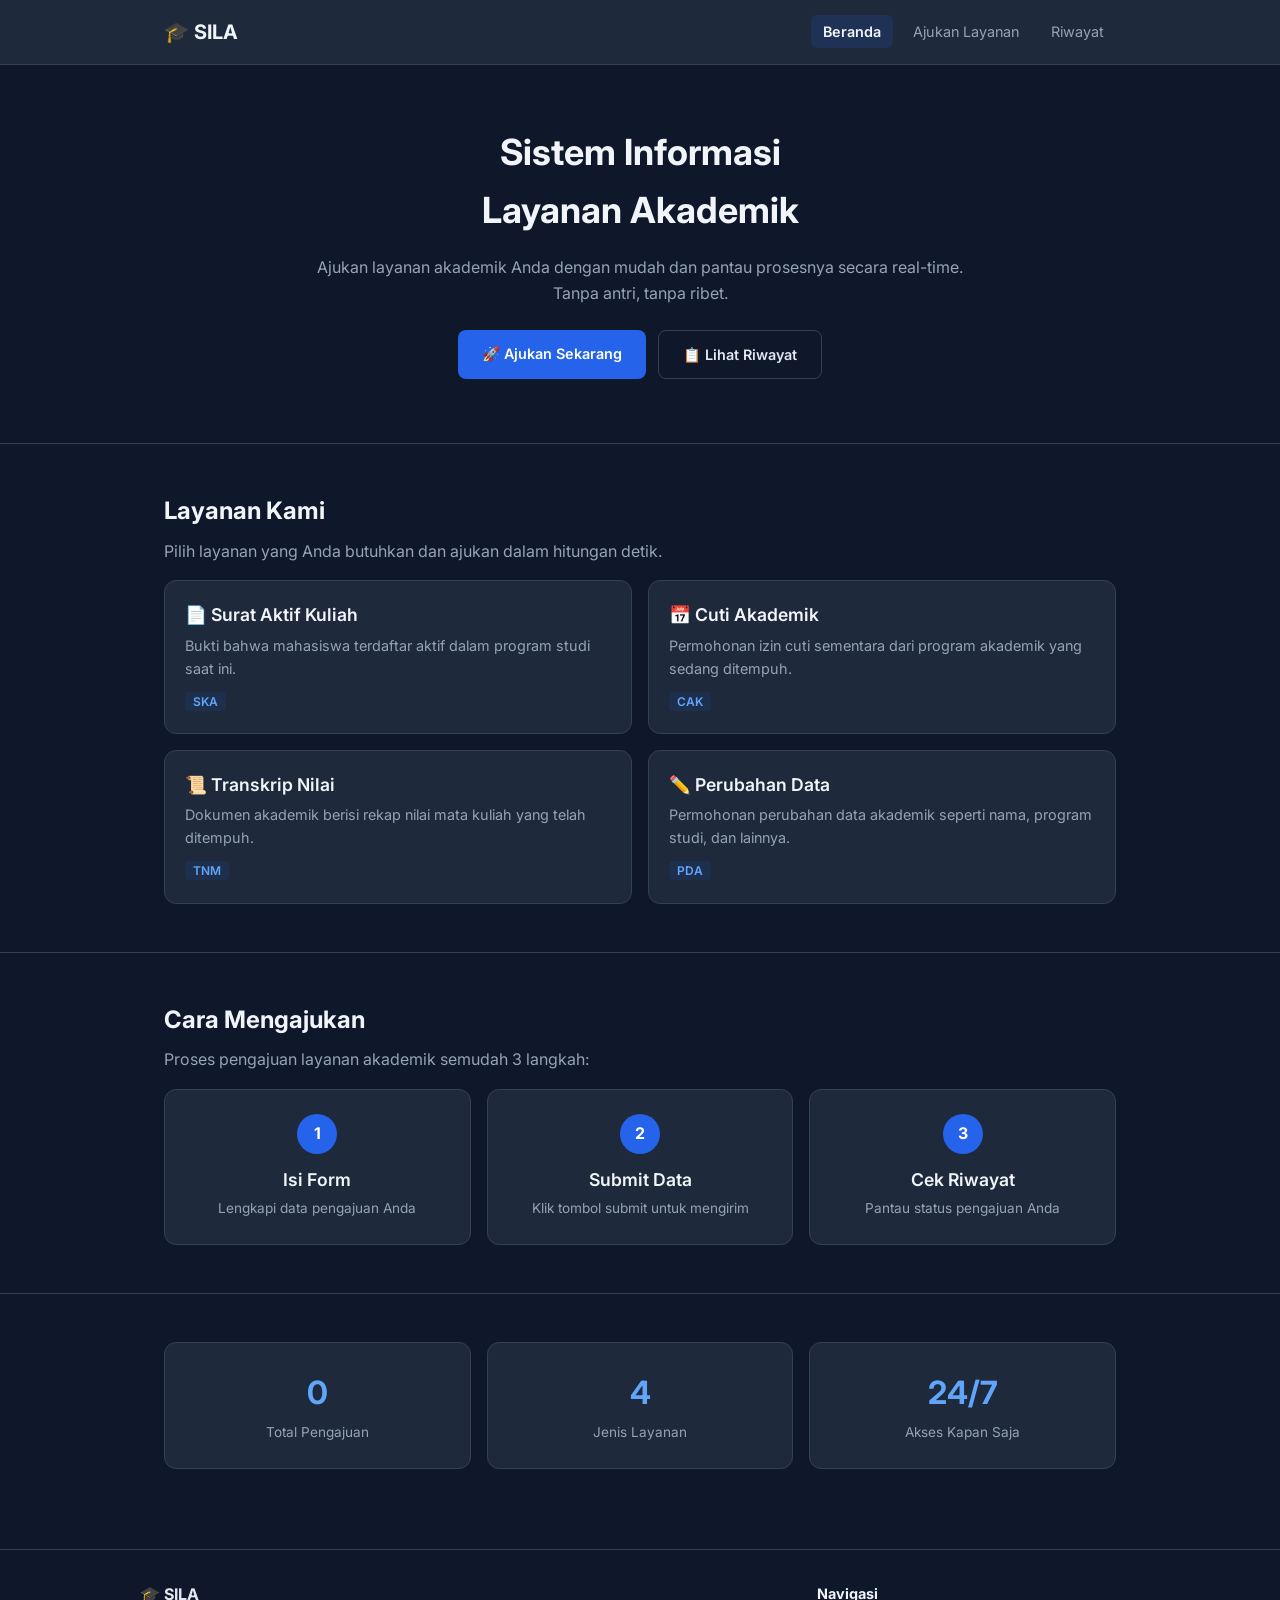
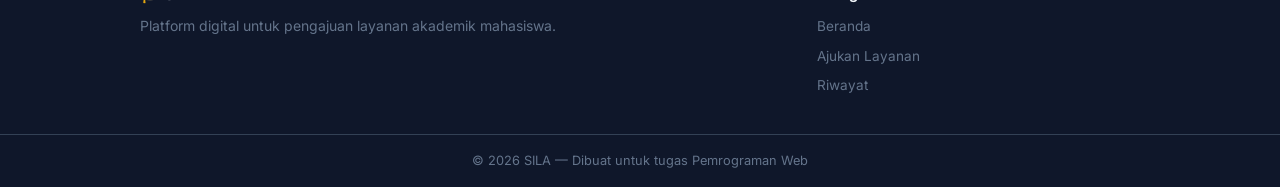
==== index.html @ 62a995f2 "DAY SEKIAN KODING,M07" ====
<!DOCTYPE html>
<html lang="id">

<head>
    <meta charset="UTF-8">
    <meta name="viewport" content="width=device-width, initial-scale=1.0">
    <title>SILA — Sistem Informasi Layanan Akademik</title>
    <link rel="preconnect" href="https://fonts.googleapis.com">
    <link rel="preconnect" href="https://fonts.gstatic.com" crossorigin>
    <link href="https://fonts.googleapis.com/css2?family=Inter:wght@400;600;700&display=swap" rel="stylesheet">
    <link rel="stylesheet" href="css/style.css">
</head>

<body>

    <header class="navbar">
        <div class="container navbar-inner">
            <a href="index.html" class="logo">🎓 SILA</a>
            
            <input type="checkbox" id="navToggle" class="nav-toggle">
            <label for="navToggle" class="hamburger">
                <span></span>
                <span></span>
                <span></span>
            </label>

            <nav>
                <ul class="nav-menu">
                    <li><a href="index.html" class="active">Beranda</a></li>
                    <li><a href="layanan.html">Ajukan Layanan</a></li>
                    <li><a href="riwayat.html">Riwayat</a></li>
                </ul>
            </nav>
        </div>
    </header>

    <main>

        <section class="hero">
            <div class="container">
                <h1>Sistem Informasi<br>Layanan Akademik</h1>
                <p>Ajukan layanan akademik Anda dengan mudah dan pantau prosesnya secara real-time.<br>Tanpa antri,
                    tanpa ribet.</p>
                <div class="hero-buttons">
                    <a href="layanan.html" class="btn btn-primary">🚀 Ajukan Sekarang</a>
                    <a href="riwayat.html" class="btn btn-outline">📋 Lihat Riwayat</a>
                </div>
            </div>
        </section>

        <section class="section">
            <div class="container">
                <h2>Layanan Kami</h2>
                <p class="section-desc">Pilih layanan yang Anda butuhkan dan ajukan dalam hitungan detik.</p>
                <div class="cards-grid">
                    <article class="card">
                        <h3>📄 Surat Aktif Kuliah</h3>
                        <p>Bukti bahwa mahasiswa terdaftar aktif dalam program studi saat ini.</p>
                        <a href="layanan.html#ska" class="card-code">SKA</a> 
                    </article>
                    <article class="card">
                        <h3>📅 Cuti Akademik</h3>
                        <p>Permohonan izin cuti sementara dari program akademik yang sedang ditempuh.</p>
                        <a href="layanan.html#cak" class="card-code">CAK</a>
                    </article>
                    <article class="card">
                        <h3>📜 Transkrip Nilai</h3>
                        <p>Dokumen akademik berisi rekap nilai mata kuliah yang telah ditempuh.</p>
                        <a href="layanan.html#tnm" class="card-code">TNM</a>
                    </article>
                    <article class="card">
                        <h3>✏️ Perubahan Data</h3>
                        <p>Permohonan perubahan data akademik seperti nama, program studi, dan lainnya.</p>
                        <a href="layanan.html#pda" class="card-code">PDA</a>
                    </article>
                </div>
            </div>
        </section>

        <section class="section">
            <div class="container">
                <h2>Cara Mengajukan</h2>
                <p class="section-desc">Proses pengajuan layanan akademik semudah 3 langkah:</p>
                <div class="steps-grid">
                    <div class="step">
                        <div class="step-number">1</div>
                        <h3>Isi Form</h3>
                        <p>Lengkapi data pengajuan Anda</p>
                    </div>
                    <div class="step">
                        <div class="step-number">2</div>
                        <h3>Submit Data</h3>
                        <p>Klik tombol submit untuk mengirim</p>
                    </div>
                    <div class="step">
                        <div class="step-number">3</div>
                        <h3>Cek Riwayat</h3>
                        <p>Pantau status pengajuan Anda</p>
                    </div>
                </div>
            </div>
        </section>

        <section class="section">
            <div class="container">
                <div class="stats-grid">
                    <div class="stat">
                        <div class="stat-number">0</div>
                        <div class="stat-label">Total Pengajuan</div>
                    </div>
                    <div class="stat">
                        <div class="stat-number">4</div>
                        <div class="stat-label">Jenis Layanan</div>
                    </div>
                    <div class="stat">
                        <div class="stat-number">24/7</div>
                        <div class="stat-label">Akses Kapan Saja</div>
                    </div>
                </div>
            </div>
        </section>

    </main>

    <footer class="footer">
        <div class="container footer-inner">
            <div>
                <strong>🎓 SILA</strong>
                <p>Platform digital untuk pengajuan layanan akademik mahasiswa.</p>
            </div>
            <div class="footer-nav">
                <h4>Navigasi</h4>
                <ul>
                    <li><a href="index.html">Beranda</a></li>
                    <li><a href="layanan.html">Ajukan Layanan</a></li>
                    <li><a href="riwayat.html">Riwayat</a></li>
                </ul>
            </div>
        </div>
        <div class="footer-bottom">
            <div class="container">
                <p>&copy; 2026 SILA — Dibuat untuk tugas Pemrograman Web</p>
            </div>
        </div>
    </footer>

</body>

</html>
---- css/style.css ----
* {
    margin: 0;
    padding: 0;
    box-sizing: border-box;
}

body {
    background-color: #0f172a;
    color: #e2e8f0;
    font-family: 'Inter', sans-serif;
    font-size: 16px;
    line-height: 1.6;
    padding-top: 60px; 
}

h1, h2, h3 { 
    color: #f1f5f9; }

h1 { 
    font-size: 2rem; 
    font-weight: 700; }
    
h2 { 
    font-size: 1.5rem; 
    font-weight: 700; 
    margin-bottom: 8px; }

h3 { 
    font-size: 1.1rem; 
    font-weight: 600; 
    margin-bottom: 4px; }

a { 
    color: #60a5fa; 
    text-decoration: none; }

a:hover { 
    color: #93c5fd; }

hr { 
    border: none; 
    border-top: 1px solid #334155; }

.section-desc { 
    color: #94a3b8; 
    margin-bottom: 16px; }


@keyframes fadeIn {
    from { 
        opacity: 0; 
        transform: translateY(20px); }
    to { 
        opacity: 1; 
        transform: translateY(0); }
}

.hero {
    padding: 64px 0;
    text-align: center;
    animation: fadeIn 0.6s ease;
}


.container {
    max-width: 1000px;
    margin: 0 auto;
    padding: 0 24px;
}


.navbar {
    background-color: #1e293b;
    border-bottom: 1px solid #334155;
    padding: 16px 0;
    position: fixed; 
    top: 0;
    left: 0;
    width: 100%;
    z-index: 1000;
}

.navbar-inner {
    display: flex;
    justify-content: space-between;
    align-items: center;
}

.logo { font-size: 1.25rem; 
    font-weight: 700; 
    color: #f1f5f9; }


.nav-menu {
    list-style: none;
    display: flex;
    gap: 8px;
}

.nav-menu li a {
    color: #94a3b8;
    font-size: 0.9rem;
    padding: 8px 12px;
    border-radius: 6px;
    transition: background-color 0.3s, color 0.3s;
}

.nav-menu li a:hover {
    color: #f1f5f9;
    background-color: rgba(255, 255, 255, 0.05);
}

.nav-menu li a.active {
    color: #f1f5f9;
    font-weight: 600;
    background-color: rgba(37, 99, 235, 0.15);
}


.nav-toggle { 
    display: none; }

.hamburger {
    display: none;
    flex-direction: column;
    gap: 5px;
    cursor: pointer;
    padding: 4px;
}
.hamburger span {
    display: block;
    width: 24px;
    height: 3px;
    background-color: #f1f5f9;
    border-radius: 2px;
}


.hero h1 { 
    font-size: 2.25rem; 
    margin-bottom: 16px; }

.hero p { 
    color: #94a3b8; 
    margin-bottom: 24px; }

.hero-buttons { 
    display: flex; 
    justify-content: center; 
    gap: 12px; }

.btn {
    display: inline-block;
    padding: 12px 24px;
    border-radius: 8px;
    font-size: 0.9rem;
    font-weight: 600;
    transition: background-color 0.3s, color 0.3s, transform 0.25s; 
}

.btn-primary { 
    background-color: #2563eb; 
    color: #fff; }

.btn-primary:hover { 
    background-color: #1d4ed8; 
    color: #fff; 
    transform: translateY(-2px); }

.btn-outline { 
    border: 1px solid #334155; 
    color: #e2e8f0; }

.btn-outline:hover { 
    background-color: #1e293b; 
    color: #f1f5f9; 
    transform: translateY(-2px); }


.section { 
    padding: 48px 0; 
    border-top: 1px solid #334155; }

.cards-grid { 
    display: grid; 
    grid-template-columns: 1fr 1fr; 
    gap: 16px; 
    margin-top: 16px; }

.card {
    background-color: #1e293b;
    border: 1px solid #334155;
    border-radius: 12px;
    padding: 20px;
    transition: border-color 0.3s, transform 0.25s;
}
.card:hover {
    border-color: #475569;
    transform: translateY(-2px);
}
.card p { 
    color: #94a3b8; 
    font-size: 0.9rem; 
    margin-bottom: 8px; }

.card-code { 
    font-size: 0.75rem; 
    font-weight: 600; 
    color: #60a5fa; 
    background-color: rgba(37, 99, 235, 0.1); 
    padding: 2px 8px; 
    border-radius: 4px; }


.steps-grid { 
    display: flex; 
    gap: 16px; 
    margin-top: 16px; }

.step { 
    flex: 1; 
    text-align: center; 
    background-color: #1e293b; 
    border: 1px solid #334155; 
    border-radius: 12px; 
    padding: 24px 16px; }

.step-number { 
    width: 40px; 
    height: 40px; 
    background-color: #2563eb; 
    color: #fff; 
    border-radius: 50%; 
    display: flex; 
    align-items: center; 
    justify-content: center; 
    font-weight: 700; 
    margin: 0 auto 12px; }

.step p { 
    color: #94a3b8; 
    font-size: 0.85rem; }

.stats-grid { 
    display: flex; 
    gap: 16px; }

.stat { 
    flex: 1; 
    text-align: center; 
    background-color: #1e293b; 
    border: 1px solid #334155; 
    border-radius: 12px; 
    padding: 24px; }

.stat-number { 
    font-size: 2rem; 
    font-weight: 700; 
    color: #60a5fa; }

.stat-label { 
    color: #94a3b8; 
    font-size: 0.85rem; 
    margin-top: 4px; }

/* Footer */
.footer { 
    border-top: 1px solid #334155; 
    margin-top: 32px; }

.footer-inner { 
    display: grid; 
    grid-template-columns: 2fr 1fr; 
    gap: 32px; 
    padding: 32px 0; }

.footer-inner p { 
    color: #64748b; 
    font-size: 0.875rem;
     margin-top: 8px; }

.footer-inner h4 { 
    color: #f1f5f9; 
    margin-bottom: 8px; 
    font-size: 0.9rem; }

.footer-nav ul { 
    list-style: none; }

.footer-nav ul li { 
    margin-bottom: 4px; }

.footer-nav ul li a { 
    color: #64748b;
    font-size: 0.85rem; 
    transition: color 0.3s; }

.footer-nav ul li a:hover { 
    color: #93c5fd; }

.footer-bottom { 
    border-top: 1px solid #334155; 
    padding: 16px 0; 
    text-align: center; }

.footer-bottom p { 
    font-size: 0.8rem; 
    color: #64748b; }


@media (
    max-width: 768px) {
    .navbar-inner { 
        flex-wrap: wrap; }

    .hamburger { 
        display: flex; } 

    nav { 
        width: 100%; order: 3; }
    
    .nav-menu {
        display: none; 
        flex-direction: column;
        gap: 0;
        width: 100%;
        padding: 8px 0;
        border-top: 1px solid #334155;
        margin-top: 12px;
    }
    .nav-menu li a { 
        display: block; 
        padding: 10px 0; 
        border-radius: 0; }
    
  
    .nav-toggle:checked ~ nav .nav-menu { 
        display: flex; 
        gap: 4px; }
    
    .hero h1 { 
        font-size: 1.5rem; }

    .hero-buttons { 
        flex-direction: column; 
        align-items: center; }

    .cards-grid { 
        grid-template-columns: 1fr; } 

    .steps-grid, .stats-grid { 
        flex-direction: column; }

    .footer-inner { 
        grid-template-columns: 1fr; 
        gap: 24px; }
}

@media (
    max-width: 480px) {
    .hero h1 { 
        font-size: 1.25rem; } 

    .btn { 
        width: 100%; 
        text-align: center; } 
}

input[type="text"], select, textarea {
    width: 100%;
    padding: 12px;
    margin: 8px 0;
    display: inline-block;
    border: 1px solid #334155;
    border-radius: 8px;
    background-color: #0f172a;
    color: #f1f5f9;
}


html {
    scroll-behavior: smooth;
}


.service-box {
    background-color: #1e293b;
    border: 1px solid #334155;
    border-radius: 12px;
    padding: 24px;
    margin-bottom: 24px;
    
    
    scroll-margin-top: 100px; 
}


input[type="text"] {
    width: 100%;
    padding: 12px;
    margin: 8px 0;
    display: block;
    border: 1px solid #334155;
    border-radius: 8px;
    background-color: #0f172a;
    color: #f1f5f9;
}
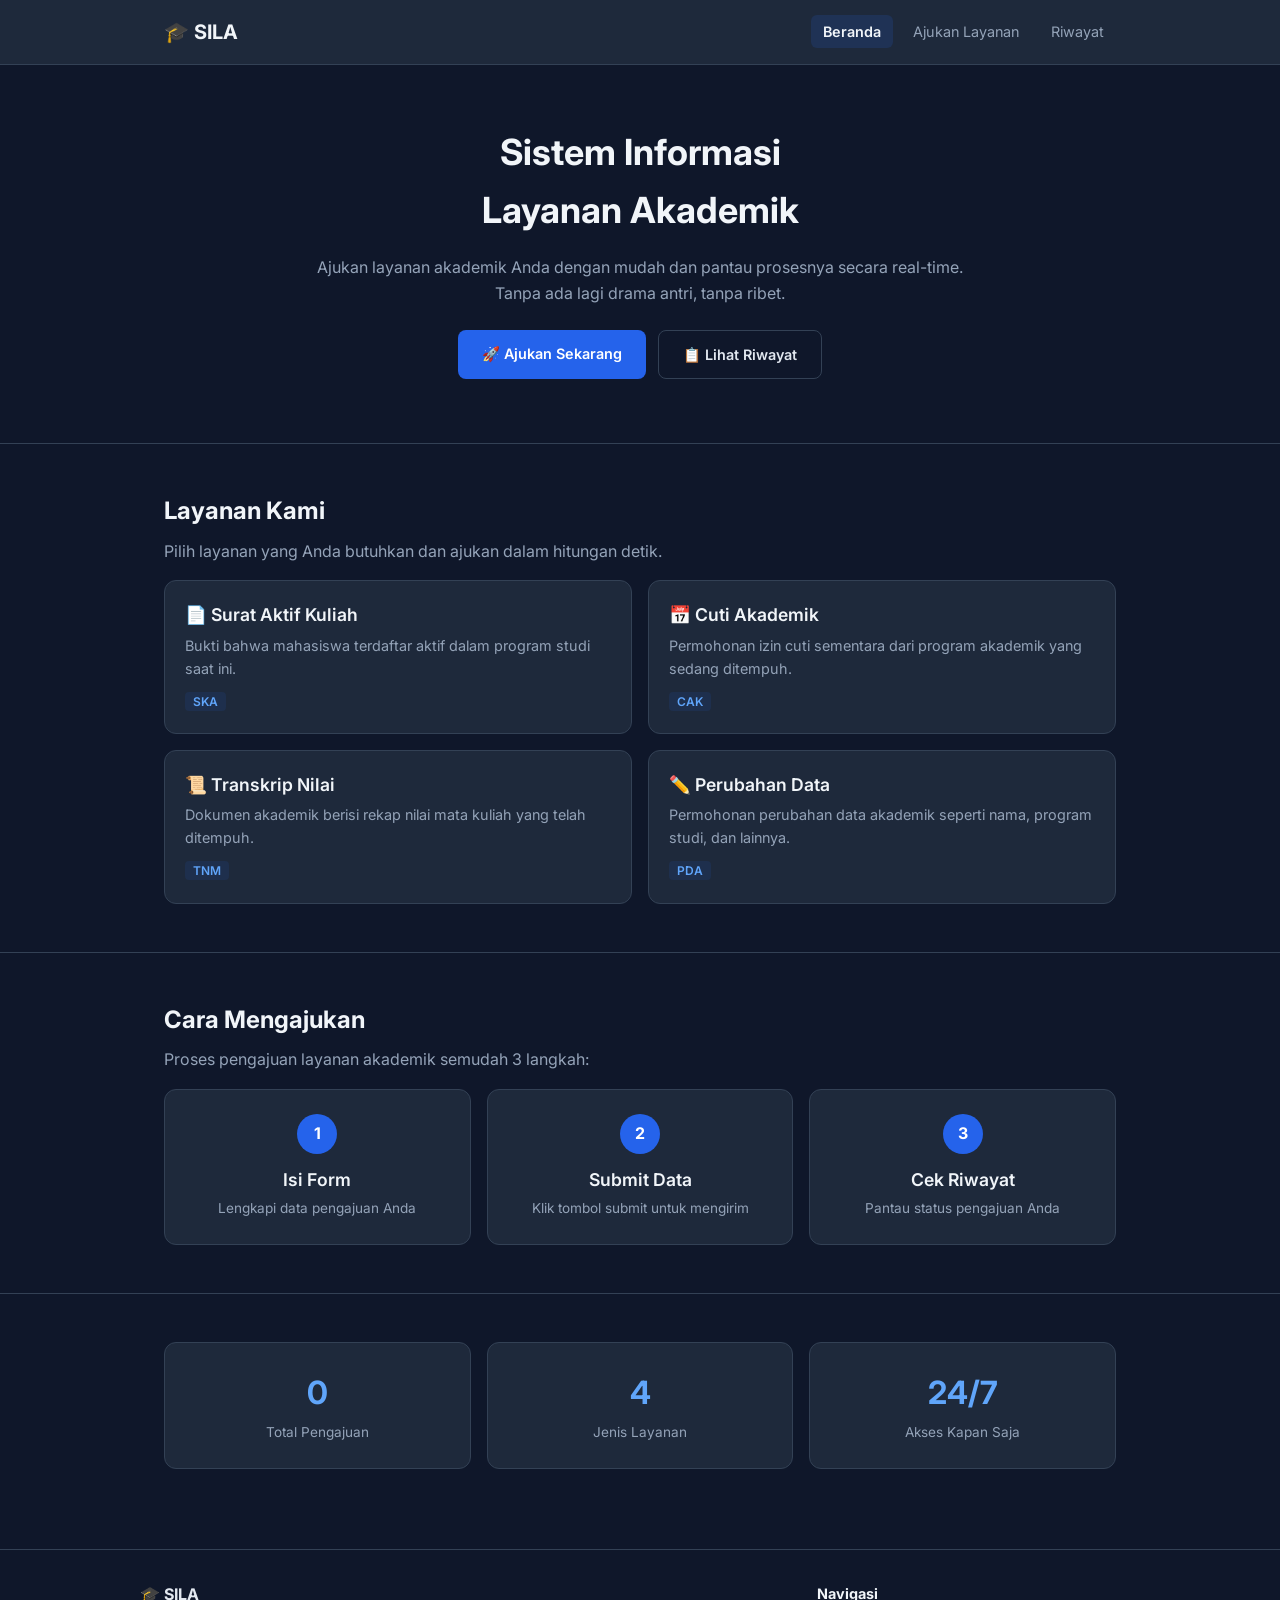
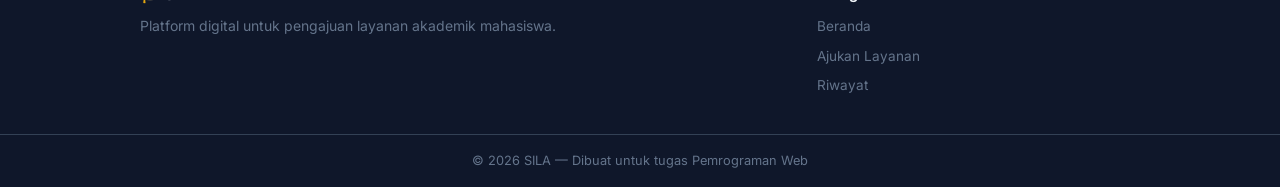
==== commit b45d15c9: "Update 1.01" ====
--- a/index.html
+++ b/index.html
@@ -39,7 +39,7 @@
         <section class="hero">
             <div class="container">
                 <h1>Sistem Informasi<br>Layanan Akademik</h1>
-                <p>Ajukan layanan akademik Anda dengan mudah dan pantau prosesnya secara real-time.<br>Tanpa antri,
+                <p>Ajukan layanan akademik Anda dengan mudah dan pantau prosesnya secara real-time.<br>Tanpa ada lagi drama antri,
                     tanpa ribet.</p>
                 <div class="hero-buttons">
                     <a href="layanan.html" class="btn btn-primary">🚀 Ajukan Sekarang</a>
--- a/css/style.css
+++ b/css/style.css
@@ -1,103 +1,110 @@
-
 * {
     margin: 0;
     padding: 0;
     box-sizing: border-box;
 }
-
+ 
 body {
     background-color: #0f172a;
     color: #e2e8f0;
     font-family: 'Inter', sans-serif;
     font-size: 16px;
     line-height: 1.6;
-    padding-top: 60px; 
-}
-
-h1, h2, h3 { 
-    color: #f1f5f9; }
-
-h1 { 
-    font-size: 2rem; 
-    font-weight: 700; }
-    
-h2 { 
-    font-size: 1.5rem; 
-    font-weight: 700; 
-    margin-bottom: 8px; }
-
-h3 { 
-    font-size: 1.1rem; 
-    font-weight: 600; 
-    margin-bottom: 4px; }
-
-a { 
-    color: #60a5fa; 
-    text-decoration: none; }
-
-a:hover { 
-    color: #93c5fd; }
-
-hr { 
-    border: none; 
-    border-top: 1px solid #334155; }
-
-.section-desc { 
-    color: #94a3b8; 
-    margin-bottom: 16px; }
-
-
+    padding-top: 60px;
+}
+ 
+h1, h2, h3 {
+    color: #f1f5f9;
+}
+ 
+h1 {
+    font-size: 2rem;
+    font-weight: 700;
+}
+ 
+h2 {
+    font-size: 1.5rem;
+    font-weight: 700;
+    margin-bottom: 8px;
+}
+ 
+h3 {
+    font-size: 1.1rem;
+    font-weight: 600;
+    margin-bottom: 4px;
+}
+ 
+a {
+    color: #60a5fa;
+    text-decoration: none;
+}
+ 
+a:hover {
+    color: #93c5fd;
+}
+ 
+hr {
+    border: none;
+    border-top: 1px solid #334155;
+}
+ 
+.section-desc {
+    color: #94a3b8;
+    margin-bottom: 16px;
+}
+ 
 @keyframes fadeIn {
-    from { 
-        opacity: 0; 
-        transform: translateY(20px); }
-    to { 
-        opacity: 1; 
-        transform: translateY(0); }
-}
-
+    from {
+        opacity: 0;
+        transform: translateY(20px);
+    }
+    to {
+        opacity: 1;
+        transform: translateY(0);
+    }
+}
+ 
 .hero {
     padding: 64px 0;
     text-align: center;
     animation: fadeIn 0.6s ease;
 }
-
-
+ 
 .container {
     max-width: 1000px;
     margin: 0 auto;
     padding: 0 24px;
 }
-
-
+ 
 .navbar {
     background-color: #1e293b;
     border-bottom: 1px solid #334155;
     padding: 16px 0;
-    position: fixed; 
+    position: fixed;
     top: 0;
     left: 0;
     width: 100%;
     z-index: 1000;
 }
-
+ 
 .navbar-inner {
     display: flex;
     justify-content: space-between;
     align-items: center;
 }
-
-.logo { font-size: 1.25rem; 
-    font-weight: 700; 
-    color: #f1f5f9; }
-
-
+ 
+.logo {
+    font-size: 1.25rem;
+    font-weight: 700;
+    color: #f1f5f9;
+}
+ 
 .nav-menu {
     list-style: none;
     display: flex;
     gap: 8px;
 }
-
+ 
 .nav-menu li a {
     color: #94a3b8;
     font-size: 0.9rem;
@@ -105,22 +112,22 @@
     border-radius: 6px;
     transition: background-color 0.3s, color 0.3s;
 }
-
+ 
 .nav-menu li a:hover {
     color: #f1f5f9;
     background-color: rgba(255, 255, 255, 0.05);
 }
-
+ 
 .nav-menu li a.active {
     color: #f1f5f9;
     font-weight: 600;
     background-color: rgba(37, 99, 235, 0.15);
 }
-
-
-.nav-toggle { 
-    display: none; }
-
+ 
+.nav-toggle {
+    display: none;
+}
+ 
 .hamburger {
     display: none;
     flex-direction: column;
@@ -128,6 +135,7 @@
     cursor: pointer;
     padding: 4px;
 }
+ 
 .hamburger span {
     display: block;
     width: 24px;
@@ -135,59 +143,66 @@
     background-color: #f1f5f9;
     border-radius: 2px;
 }
-
-
-.hero h1 { 
-    font-size: 2.25rem; 
-    margin-bottom: 16px; }
-
-.hero p { 
-    color: #94a3b8; 
-    margin-bottom: 24px; }
-
-.hero-buttons { 
-    display: flex; 
-    justify-content: center; 
-    gap: 12px; }
-
+ 
+.hero h1 {
+    font-size: 2.25rem;
+    margin-bottom: 16px;
+}
+ 
+.hero p {
+    color: #94a3b8;
+    margin-bottom: 24px;
+}
+ 
+.hero-buttons {
+    display: flex;
+    justify-content: center;
+    gap: 12px;
+}
+ 
 .btn {
     display: inline-block;
     padding: 12px 24px;
     border-radius: 8px;
     font-size: 0.9rem;
     font-weight: 600;
-    transition: background-color 0.3s, color 0.3s, transform 0.25s; 
-}
-
-.btn-primary { 
-    background-color: #2563eb; 
-    color: #fff; }
-
-.btn-primary:hover { 
-    background-color: #1d4ed8; 
-    color: #fff; 
-    transform: translateY(-2px); }
-
-.btn-outline { 
-    border: 1px solid #334155; 
-    color: #e2e8f0; }
-
-.btn-outline:hover { 
-    background-color: #1e293b; 
-    color: #f1f5f9; 
-    transform: translateY(-2px); }
-
-
-.section { 
-    padding: 48px 0; 
-    border-top: 1px solid #334155; }
-
-.cards-grid { 
-    display: grid; 
-    grid-template-columns: 1fr 1fr; 
-    gap: 16px; 
-    margin-top: 16px; }
-
+    transition: background-color 0.3s, color 0.3s, transform 0.25s;
+}
+ 
+.btn-primary {
+    background-color: #2563eb;
+    color: #fff;
+}
+ 
+.btn-primary:hover {
+    background-color: #1d4ed8;
+    color: #fff;
+    transform: translateY(-2px);
+}
+ 
+.btn-outline {
+    border: 1px solid #334155;
+    color: #e2e8f0;
+}
+ 
+.btn-outline:hover {
+    background-color: #1e293b;
+    color: #f1f5f9;
+    transform: translateY(-2px);
+}
+ 
+.section {
+    padding: 48px 0;
+    border-top: 1px solid #334155;
+}
+ 
+.cards-grid {
+    display: grid;
+    grid-template-columns: 1fr 1fr;
+    gap: 16px;
+    margin-top: 16px;
+}
+ 
 .card {
     background-color: #1e293b;
     border: 1px solid #334155;
@@ -195,133 +210,156 @@
     padding: 20px;
     transition: border-color 0.3s, transform 0.25s;
 }
+ 
 .card:hover {
     border-color: #475569;
     transform: translateY(-2px);
 }
-.card p { 
-    color: #94a3b8; 
-    font-size: 0.9rem; 
-    margin-bottom: 8px; }
-
-.card-code { 
-    font-size: 0.75rem; 
-    font-weight: 600; 
-    color: #60a5fa; 
-    background-color: rgba(37, 99, 235, 0.1); 
-    padding: 2px 8px; 
-    border-radius: 4px; }
-
-
-.steps-grid { 
-    display: flex; 
-    gap: 16px; 
-    margin-top: 16px; }
-
-.step { 
-    flex: 1; 
-    text-align: center; 
-    background-color: #1e293b; 
-    border: 1px solid #334155; 
-    border-radius: 12px; 
-    padding: 24px 16px; }
-
-.step-number { 
-    width: 40px; 
-    height: 40px; 
-    background-color: #2563eb; 
-    color: #fff; 
-    border-radius: 50%; 
-    display: flex; 
-    align-items: center; 
-    justify-content: center; 
-    font-weight: 700; 
-    margin: 0 auto 12px; }
-
-.step p { 
-    color: #94a3b8; 
-    font-size: 0.85rem; }
-
-.stats-grid { 
-    display: flex; 
-    gap: 16px; }
-
-.stat { 
-    flex: 1; 
-    text-align: center; 
-    background-color: #1e293b; 
-    border: 1px solid #334155; 
-    border-radius: 12px; 
-    padding: 24px; }
-
-.stat-number { 
-    font-size: 2rem; 
-    font-weight: 700; 
-    color: #60a5fa; }
-
-.stat-label { 
-    color: #94a3b8; 
-    font-size: 0.85rem; 
-    margin-top: 4px; }
-
+ 
+.card p {
+    color: #94a3b8;
+    font-size: 0.9rem;
+    margin-bottom: 8px;
+}
+ 
+.card-code {
+    font-size: 0.75rem;
+    font-weight: 600;
+    color: #60a5fa;
+    background-color: rgba(37, 99, 235, 0.1);
+    padding: 2px 8px;
+    border-radius: 4px;
+}
+ 
+.steps-grid {
+    display: flex;
+    gap: 16px;
+    margin-top: 16px;
+}
+ 
+.step {
+    flex: 1;
+    text-align: center;
+    background-color: #1e293b;
+    border: 1px solid #334155;
+    border-radius: 12px;
+    padding: 24px 16px;
+}
+ 
+.step-number {
+    width: 40px;
+    height: 40px;
+    background-color: #2563eb;
+    color: #fff;
+    border-radius: 50%;
+    display: flex;
+    align-items: center;
+    justify-content: center;
+    font-weight: 700;
+    margin: 0 auto 12px;
+}
+ 
+.step p {
+    color: #94a3b8;
+    font-size: 0.85rem;
+}
+ 
+.stats-grid {
+    display: flex;
+    gap: 16px;
+}
+ 
+.stat {
+    flex: 1;
+    text-align: center;
+    background-color: #1e293b;
+    border: 1px solid #334155;
+    border-radius: 12px;
+    padding: 24px;
+}
+ 
+.stat-number {
+    font-size: 2rem;
+    font-weight: 700;
+    color: #60a5fa;
+}
+ 
+.stat-label {
+    color: #94a3b8;
+    font-size: 0.85rem;
+    margin-top: 4px;
+}
+ 
 /* Footer */
-.footer { 
-    border-top: 1px solid #334155; 
-    margin-top: 32px; }
-
-.footer-inner { 
-    display: grid; 
-    grid-template-columns: 2fr 1fr; 
-    gap: 32px; 
-    padding: 32px 0; }
-
-.footer-inner p { 
-    color: #64748b; 
+.footer {
+    border-top: 1px solid #334155;
+    margin-top: 32px;
+}
+ 
+.footer-inner {
+    display: grid;
+    grid-template-columns: 2fr 1fr;
+    gap: 32px;
+    padding: 32px 0;
+}
+ 
+.footer-inner p {
+    color: #64748b;
     font-size: 0.875rem;
-     margin-top: 8px; }
-
-.footer-inner h4 { 
-    color: #f1f5f9; 
-    margin-bottom: 8px; 
-    font-size: 0.9rem; }
-
-.footer-nav ul { 
-    list-style: none; }
-
-.footer-nav ul li { 
-    margin-bottom: 4px; }
-
-.footer-nav ul li a { 
+    margin-top: 8px;
+}
+ 
+.footer-inner h4 {
+    color: #f1f5f9;
+    margin-bottom: 8px;
+    font-size: 0.9rem;
+}
+ 
+.footer-nav ul {
+    list-style: none;
+}
+ 
+.footer-nav ul li {
+    margin-bottom: 4px;
+}
+ 
+.footer-nav ul li a {
     color: #64748b;
-    font-size: 0.85rem; 
-    transition: color 0.3s; }
-
-.footer-nav ul li a:hover { 
-    color: #93c5fd; }
-
-.footer-bottom { 
-    border-top: 1px solid #334155; 
-    padding: 16px 0; 
-    text-align: center; }
-
-.footer-bottom p { 
-    font-size: 0.8rem; 
-    color: #64748b; }
-
-
-@media (
-    max-width: 768px) {
-    .navbar-inner { 
-        flex-wrap: wrap; }
-
-    .hamburger { 
-        display: flex; } 
-
-    nav { 
-        width: 100%; order: 3; }
-    
+    font-size: 0.85rem;
+    transition: color 0.3s;
+}
+ 
+.footer-nav ul li a:hover {
+    color: #93c5fd;
+}
+ 
+.footer-bottom {
+    border-top: 1px solid #334155;
+    padding: 16px 0;
+    text-align: center;
+}
+ 
+.footer-bottom p {
+    font-size: 0.8rem;
+    color: #64748b;
+}
+ 
+@media (max-width: 768px) {
+    .navbar-inner {
+        flex-wrap: wrap;
+    }
+ 
+    .hamburger {
+        display: flex;
+    }
+ 
+    nav {
+        width: 100%;
+        order: 3;
+    }
+ 
     .nav-menu {
-        display: none; 
+        display: none;
         flex-direction: column;
         gap: 0;
         width: 100%;
@@ -329,74 +367,71 @@
         border-top: 1px solid #334155;
         margin-top: 12px;
     }
-    .nav-menu li a { 
-        display: block; 
-        padding: 10px 0; 
-        border-radius: 0; }
-    
-  
-    .nav-toggle:checked ~ nav .nav-menu { 
-        display: flex; 
-        gap: 4px; }
-    
-    .hero h1 { 
-        font-size: 1.5rem; }
-
-    .hero-buttons { 
-        flex-direction: column; 
-        align-items: center; }
-
-    .cards-grid { 
-        grid-template-columns: 1fr; } 
-
-    .steps-grid, .stats-grid { 
-        flex-direction: column; }
-
-    .footer-inner { 
-        grid-template-columns: 1fr; 
-        gap: 24px; }
-}
-
-@media (
-    max-width: 480px) {
-    .hero h1 { 
-        font-size: 1.25rem; } 
-
-    .btn { 
-        width: 100%; 
-        text-align: center; } 
-}
-
-input[type="text"], select, textarea {
-    width: 100%;
-    padding: 12px;
-    margin: 8px 0;
-    display: inline-block;
-    border: 1px solid #334155;
-    border-radius: 8px;
-    background-color: #0f172a;
-    color: #f1f5f9;
-}
-
-
+ 
+    .nav-menu li a {
+        display: block;
+        padding: 10px 0;
+        border-radius: 0;
+    }
+ 
+    .nav-toggle:checked ~ nav .nav-menu {
+        display: flex;
+        gap: 4px;
+    }
+ 
+    .hero h1 {
+        font-size: 1.5rem;
+    }
+ 
+    .hero-buttons {
+        flex-direction: column;
+        align-items: center;
+    }
+ 
+    .cards-grid {
+        grid-template-columns: 1fr;
+    }
+ 
+    .steps-grid,
+    .stats-grid {
+        flex-direction: column;
+    }
+ 
+    .footer-inner {
+        grid-template-columns: 1fr;
+        gap: 24px;
+    }
+}
+ 
+@media (max-width: 480px) {
+    .hero h1 {
+        font-size: 1.25rem;
+    }
+ 
+    .btn {
+        width: 100%;
+        text-align: center;
+    }
+}
+ 
 html {
     scroll-behavior: smooth;
 }
-
-
+ 
 .service-box {
     background-color: #1e293b;
     border: 1px solid #334155;
     border-radius: 12px;
     padding: 24px;
     margin-bottom: 24px;
-    
-    
-    scroll-margin-top: 100px; 
-}
-
-
-input[type="text"] {
+    scroll-margin-top: 100px;
+}
+ 
+/* Base form inputs */
+input[type="text"],
+input[type="date"],
+select,
+textarea {
     width: 100%;
     padding: 12px;
     margin: 8px 0;
@@ -405,5 +440,100 @@
     border-radius: 8px;
     background-color: #0f172a;
     color: #f1f5f9;
-}
-
+    font-family: inherit;
+    outline: none;
+    transition: border-color 0.3s;
+}
+ 
+.form-card {
+    max-width: 640px;
+    margin: 0 auto;
+}
+ 
+fieldset {
+    border: 1px solid #2d3857;
+    border-radius: 12px;
+    padding: 24px;
+    background-color: #2d3857;
+}
+ 
+legend {
+    font-size: 1.1rem;
+    font-weight: 600;
+    color: #ffffff;
+    padding: 4px 12px;
+    background-color: #0f172a;
+    border: 1px solid #2d3857; 
+    border-radius: 8px;
+    margin-bottom: 12px;
+}
+.form-group {
+    margin-bottom: 16px;
+}
+ 
+.form-group label {
+    display: block;
+    font-size: 0.875rem;
+    font-weight: 600;
+    color: #ffffff;
+    margin-bottom: 6px;
+}
+ 
+/* Specific styling for fields inside .form-group matching your original code */
+.form-group input,
+.form-group select,
+.form-group textarea {
+    width: 100%;
+    padding: 10px 14px;
+    background-color: #27252585;
+    border: 1px solid rgb(255, 255, 255);
+    border-radius: 8px;
+    color: #ffffff;
+    font-family: inherit;
+    font-size: 0.9rem;
+    outline: none;
+    transition: border-color 0.3s;
+}
+ 
+.form-group input:focus,
+.form-group select:focus,
+.form-group textarea:focus {
+    border-color: rgb(255, 255, 255);
+}
+ 
+.form-group input::placeholder,
+.form-group textarea::placeholder {
+    color: white;
+}
+ 
+.form-group select {
+    cursor: pointer;
+}
+ 
+.form-group textarea {
+    resize: vertical;
+    min-height: 80px;
+}
+ 
+.form-row {
+    display: grid;
+    grid-template-columns: 1fr 1fr;
+    gap: 16px;
+}
+ 
+.form-actions {
+    display: flex;
+    gap: 12px;
+    margin-top: 24px;
+}
+ 
+.form-actions .btn {
+    cursor: pointer;
+    border: none;
+    font-family: inherit;
+}
+ 
+.form-actions .btn-outline {
+    border: 1px solid rgb(42, 90, 223);
+    background: rgb(42, 90, 223);
+}
